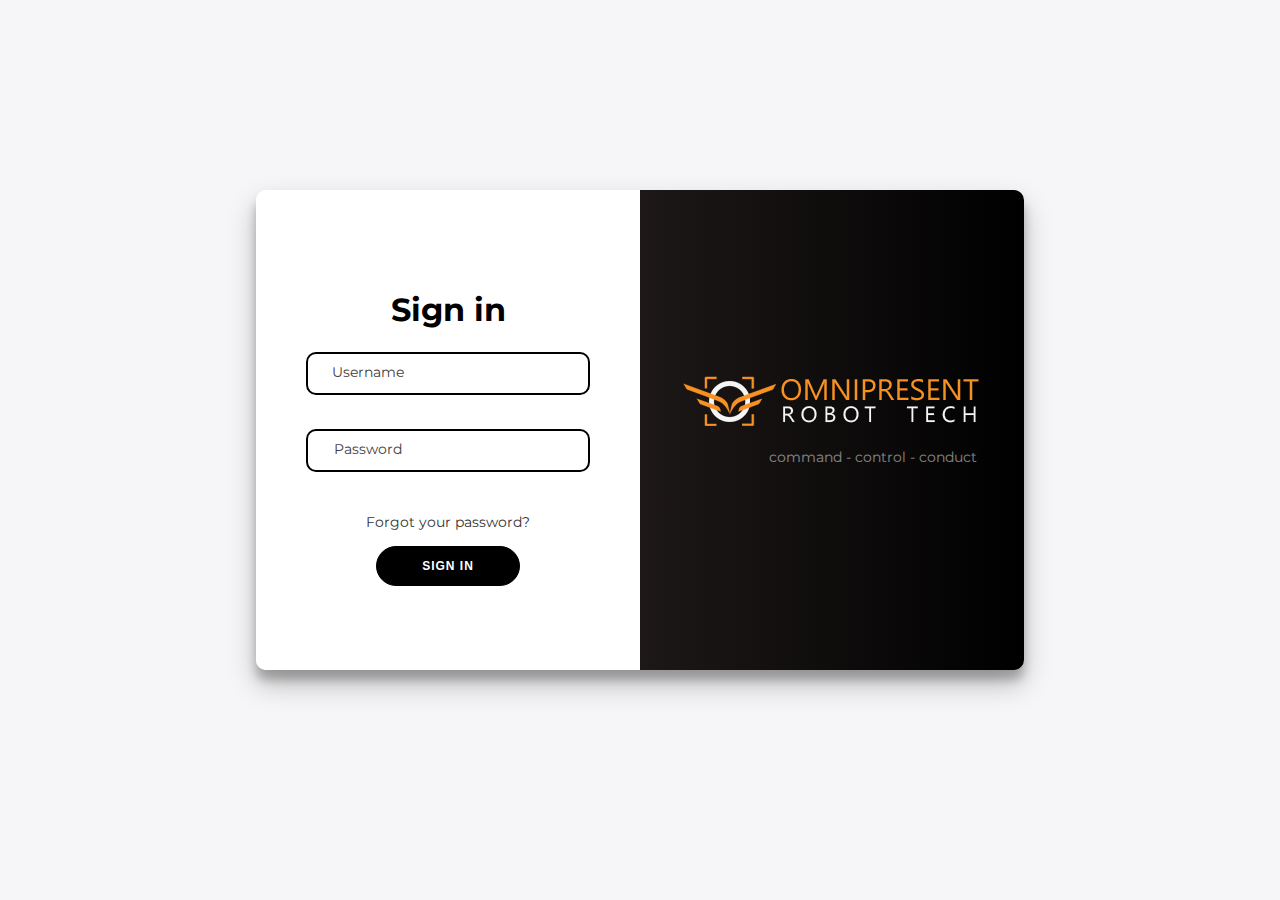
==== index.html @ c526ff90 "Add files via upload" ====
<!DOCTYPE html>
<html lang="en">
<head>
    <meta charset="UTF-8">
    <meta name="viewport" content="width=device-width, initial-scale=1.0">
    <title>Log in</title>
    <link rel="stylesheet" href="./styles/main.css">
    <link rel="stylesheet" href="https://cdnjs.cloudflare.com/ajax/libs/font-awesome/5.15.2/css/all.min.css" integrity="sha512-HK5fgLBL+xu6dm/Ii3z4xhlSUyZgTT9tuc/hSrtw6uzJOvgRr2a9jyxxT1ely+B+xFAmJKVSTbpM/CuL7qxO8w==" crossorigin="anonymous" />
</head>
<body>
<div class="container" id="container">
	<div class="form-container sign-in-container">
		<form action="#">
			<h1>Sign in</h1>
			<input name="username" type="username" id="username" class="form__input" autocomplete="off" placeholder=" " >
            <label for="email" class="form__label">Username</label>
			<input name="password" type="password" id="password" class="form2__input" autocomplete="off" placeholder=" " >
          <label for="email" class="form2__label">Password</label>
			<a href="#">Forgot your password?</a>
			<button type="submit" class="signIn">Sign In</button>
		</form>
	</div>
	<div class="overlay-container">
		<div class="overlay">
			<div class="overlay-panel overlay-right">
				<img src="./media/images/logo.png" alt="">
                <span>command - control - conduct</span>
			</div>
		</div>
	</div>
</div>



<script src="./scripts/app.js"></script>
</body>
</html>
---- styles/main.css ----
@import url('https://fonts.googleapis.com/css?family=Montserrat:400,800');

* {
	box-sizing: border-box;
}

body {
	background: #f6f5f7;
	display: flex;
	align-items: center;
	justify-content: center;
	flex-direction: column;
	font-family: 'Montserrat', sans-serif;
	height: 100vh;
	margin: -20px 0 0px;
}

h1 {
	font-weight: bold;
	margin: 15px 0;
}

h2 {
	text-align: center;
}

p {
	font-size: 14px;
	font-weight: 100;
	line-height: 20px;
	letter-spacing: 0.5px;
	margin: 20px 0 30px;
}


a {
	color: #333;
	font-size: 14px;
	text-decoration: none;
	margin: 15px 0;
}

a:hover{
	color: black;
}

button {
    cursor: pointer;
	border-radius: 20px;
	border: 1px solid black;
	background-color: black;
	color: #FFFFFF;
	font-size: 12px;
	font-weight: bold;
	padding: 12px 45px;
	letter-spacing: 1px;
	text-transform: uppercase;
	transition: all 0.3s ease-in-out;
}
button:hover{
    padding: 12px 48px ;
}


form {
	background-color: #FFFFFF;
	display: flex;
	align-items: center;
	justify-content: center;
	flex-direction: column;
	padding: 0 50px;
	height: 100%;
	text-align: center;
}

.form__label {
    position: relative;
    left: -5rem;
    top:-2.5rem;
    padding: 0 0.5rem;
	font-size:  0.9rem;
    color: rgb(68, 61, 61);
    cursor: text;
    transition: top 200ms ease-in, left 200ms ease-in, font-size 200ms ease-in;
  }

  .form2__label {
	font-size: 0.9rem;
    position: relative;
    left: -5rem;
    top:-2.5rem;
    padding: 0 0.5rem;
    color: rgb(68, 61, 61);
    cursor: text;
    transition: top 200ms ease-in, left 200ms ease-in, font-size 200ms ease-in;
	  }
.form__input:focus ~ .form__label,
.form__input:not(:placeholder-shown).form__input:not(:focus) ~ .form__label {
  top: -3.4rem;
  font-size: 0.8rem;
  left: -5.6rem;
  background-color:white;
}

.form2__input:focus ~ .form2__label,
.form2__input:not(:placeholder-shown).form2__input:not(:focus) ~ .form2__label {
  top: -3.4rem;
  font-size: 0.8rem;
  left: -5.6rem;
  background-color:white;
}


input {
	background-color: transparent;
	border: none;
	z-index:0;
	padding: 12px 15px;
	margin: 8px 0;
	width: 100%;
	border: 0.125rem solid rgb(0, 0, 0);
	border-radius: 10px;
}

.container {
	background-color: #fff;
	border-radius: 10px;
  	box-shadow: 0 14px 28px rgba(0,0,0,0.25), 
			0 10px 10px rgba(0,0,0,0.22);
	position: relative;
	overflow: hidden;
	width: 768px;
	max-width: 100%;
	min-height: 480px;
}

.form-container {
	position: absolute;
	top: 0;
	height: 100%;
	transition: all 0.6s ease-in-out;
}

.sign-in-container {
	left: 0;
	width: 50%;
	z-index: 2;
}



.overlay-container {
	position: absolute;
	top: 0;
	left: 50%;
	width: 50%;
	height: 100%;
	overflow: hidden;
	z-index: 100;
}

.container.right-panel-active .overlay-container{
	transform: translateX(-100%);
}
.overlay span{
    width: 100%;
    padding: 20px 0;
    margin:0 15px 0 0 ;
    text-align: right;
    opacity: 0.5;
    font-size: 0.9rem;
}
.overlay {
	background: black;
	background: -webkit-linear-gradient(to right, rgb(59, 48, 48), black);
	background: linear-gradient(to right, rgb(59, 48, 48), black);
	background-repeat: no-repeat;
	background-size: cover;
	background-position: 0 0;
	color: #FFFFFF;
	position: relative;
	left: -100%;
	height: 100%;
	width: 200%;
  	transform: translateX(0);
	transition: transform 0.6s ease-in-out;
}

.overlay-panel {
	position: absolute;
	display: flex;
	align-items: center;
	justify-content: center;
	flex-direction: column;
	padding: 0 40px;
	text-align: center;
	top: 0;
	height: 100%;
	width: 50%;
}

.overlay-right {
	right: 0;
}
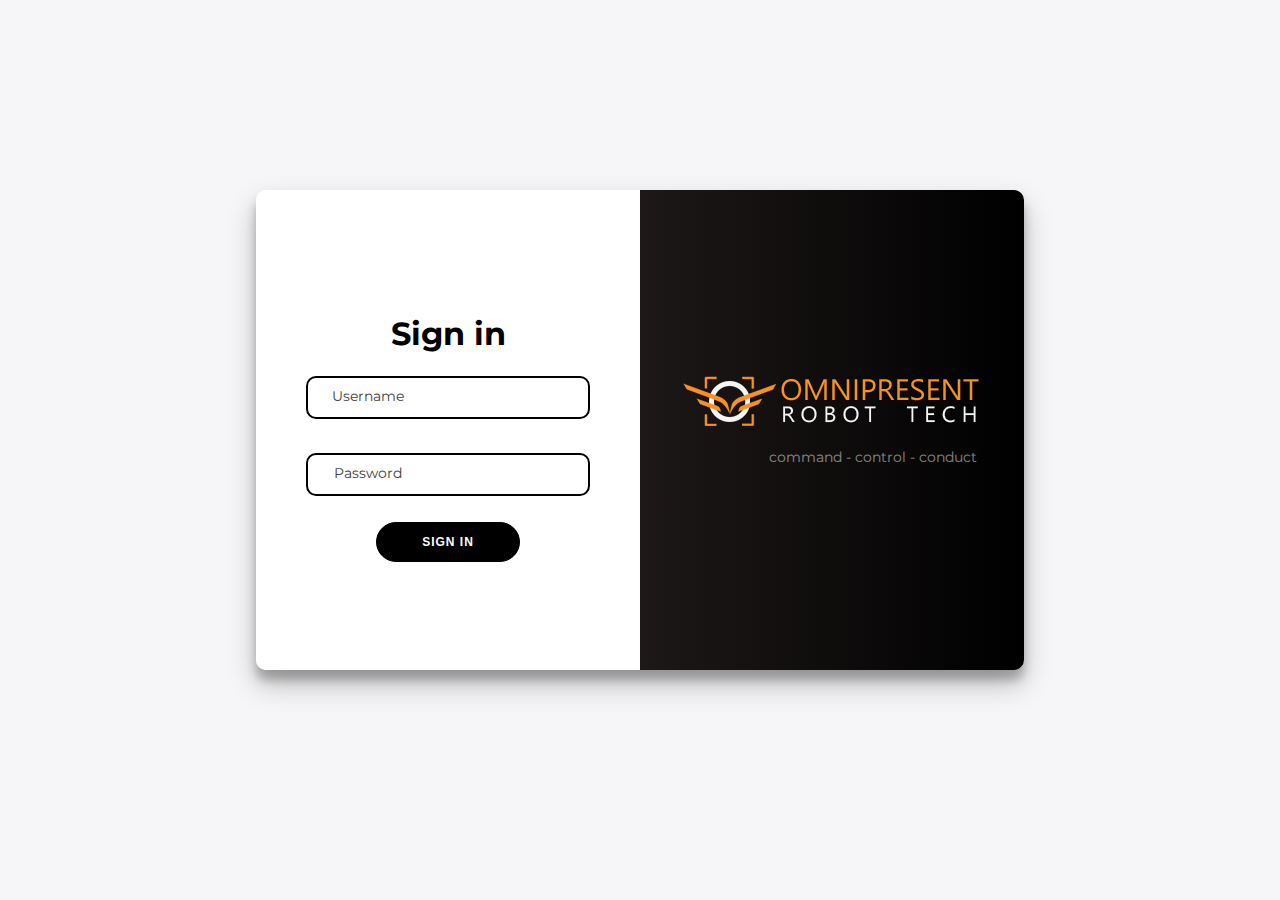
==== commit 8c25e38c: "Update index.html" ====
--- a/index.html
+++ b/index.html
@@ -10,13 +10,12 @@
 <body>
 <div class="container" id="container">
 	<div class="form-container sign-in-container">
-		<form action="#">
+		<form action="#" method="POST">
 			<h1>Sign in</h1>
 			<input name="username" type="username" id="username" class="form__input" autocomplete="off" placeholder=" " >
-            <label for="email" class="form__label">Username</label>
+            <label for="username" class="form__label">Username</label>
 			<input name="password" type="password" id="password" class="form2__input" autocomplete="off" placeholder=" " >
-          <label for="email" class="form2__label">Password</label>
-			<a href="#">Forgot your password?</a>
+          <label for="password" class="form2__label">Password</label>
 			<button type="submit" class="signIn">Sign In</button>
 		</form>
 	</div>
@@ -34,4 +33,4 @@
 
 <script src="./scripts/app.js"></script>
 </body>
-</html>+</html>
